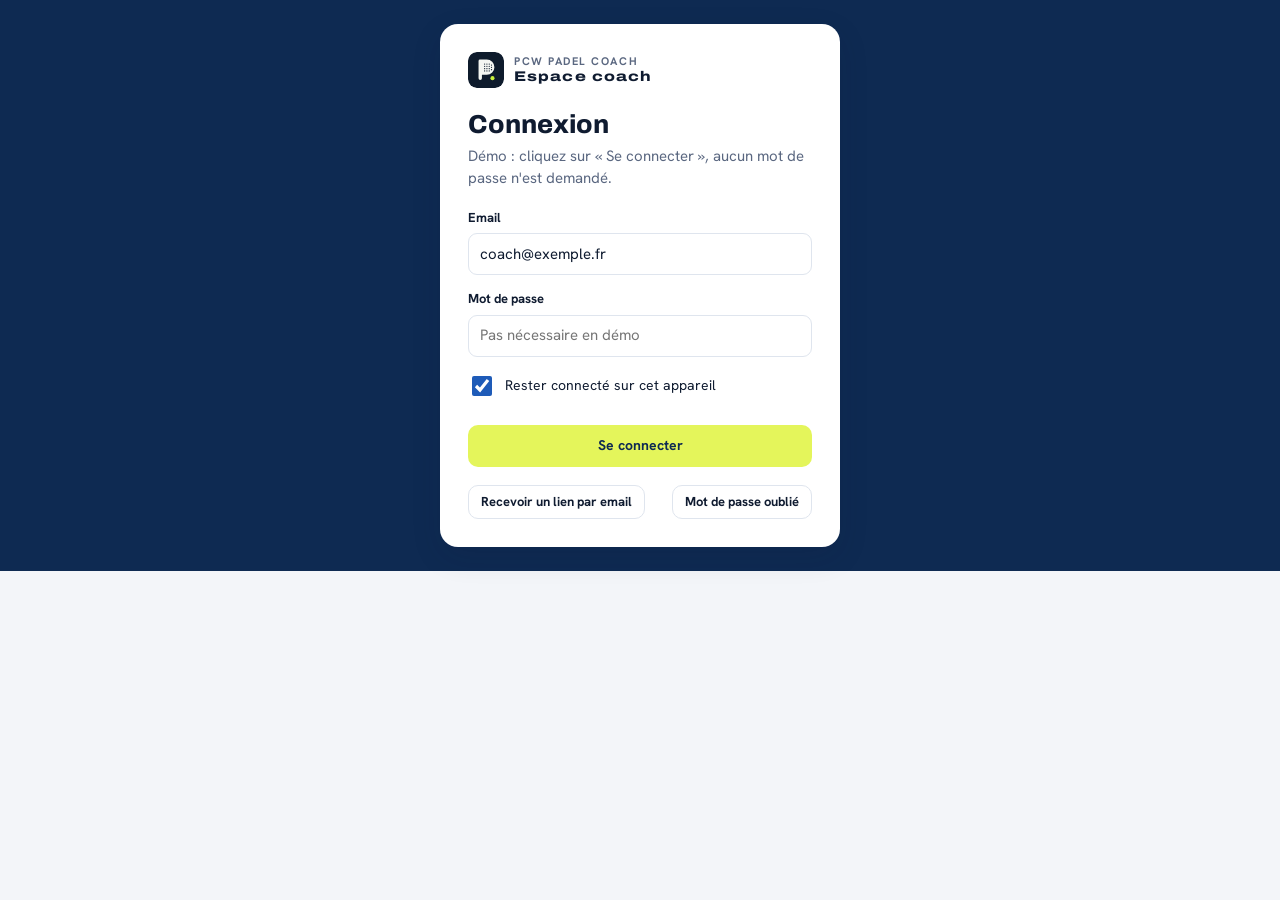
==== admin/index.html @ 7281d18c "Favicon : icône de l'onglet réglable par le coach (par défaut une balle aux couleurs du site) Co-Aut" ====
<!doctype html>
<html lang="fr">
<head>
<meta charset="utf-8">
<meta name="viewport" content="width=device-width, initial-scale=1, viewport-fit=cover">
<title>Espace coach</title>
<meta name="claude:viewport-fit-sides" content="cover">
<meta name="robots" content="noindex">
<meta name="theme-color" content="#0E2A52">
<meta name="apple-mobile-web-app-capable" content="yes">
<meta name="apple-mobile-web-app-title" content="Espace coach">
<link rel="manifest" href="manifest.webmanifest">
<link rel="icon" href="icon.svg" type="image/svg+xml">
<link rel="icon" href="icon-192.png" type="image/png" sizes="192x192">
<link rel="apple-touch-icon" href="apple-touch-icon.png">
<link rel="preconnect" href="https://fonts.googleapis.com">
<link rel="preconnect" href="https://fonts.gstatic.com" crossorigin>
<link rel="stylesheet" href="https://fonts.googleapis.com/css2?family=Archivo:wdth,wght@100..125,500..900&family=Hanken+Grotesk:wght@400;500;600;700&display=swap">
<link rel="stylesheet" href="admin.css?v=aff12">
</head>
<body>
<div id="app" aria-live="polite"><div class="boot"><span class="ball" aria-hidden="true"></span>Chargement de votre espace…</div></div>
<div id="drawer-root"></div>
<div class="toast" id="toast" role="status" hidden></div>
<script src="../assets/config.js"></script>
<script src="../assets/core.js?v=aff12"></script>
<script src="../assets/demo-data.js"></script>
<script src="../assets/api.js"></script>
<script src="../assets/vendor/qrcode.js"></script>
<script src="admin.js?v=aff12"></script>
</body>
</html>
---- admin/admin.css ----
/* Back-office coach — outil de travail, utilisé surtout sur téléphone au bord du terrain.
   Concept : tableau de marque sobre. Bleu terrain pour la navigation, jaune balle réservé
   à l'action principale, couleurs d'état (vert / orange / rouge) pour ce qui demande attention. */
:root {
  --bg: #F3F5F9;
  --panel: #FFFFFF;
  --panel-2: #F7F9FC;
  --ink: #0F1B30;
  --muted: #5A6780;
  --line: #DFE5EE;
  --nav: #0E2A52;
  --nav-ink: #FFFFFF;
  --nav-muted: rgba(255, 255, 255, .66);
  --ball: #E4F55B;
  --ball-ink: #0E2A52;
  --accent: #1E5BB8;
  --ok: #157F4B; --ok-bg: #E5F5EC;
  --warn: #9A5B00; --warn-bg: #FFF2D9;
  --err: #B42318; --err-bg: #FDECEA;
  --slot-bg: #E8EEF8;
  --hatch: rgba(90, 103, 128, .16);
  --shadow: 0 10px 30px rgba(15, 27, 48, .12);
  --f-display: "Archivo", "Arial Narrow", system-ui, sans-serif;
  --f-body: "Hanken Grotesk", system-ui, -apple-system, "Segoe UI", sans-serif;
  --r: 12px;
  --gl: max(16px, env(safe-area-inset-left, 0px));
  --gr: max(16px, env(safe-area-inset-right, 0px));
  color-scheme: light;
}
@media (prefers-color-scheme: dark) {
  :root:not([data-theme="light"]) {
    --bg: #0B1322; --panel: #121D31; --panel-2: #172338; --ink: #E8EEF8; --muted: #9AA8C0; --line: #26344D;
    --nav: #081022; --nav-ink: #FFFFFF; --nav-muted: rgba(255, 255, 255, .6); --accent: #7FB0FF;
    --ok: #5BD08F; --ok-bg: rgba(91, 208, 143, .14); --warn: #F5B94A; --warn-bg: rgba(245, 185, 74, .14);
    --err: #FF8A80; --err-bg: rgba(255, 138, 128, .14); --slot-bg: #1A2944; --hatch: rgba(154, 168, 192, .14);
    --shadow: 0 10px 30px rgba(0, 0, 0, .45); color-scheme: dark;
  }
}
:root[data-theme="dark"] {
  --bg: #0B1322; --panel: #121D31; --panel-2: #172338; --ink: #E8EEF8; --muted: #9AA8C0; --line: #26344D;
  --nav: #081022; --nav-ink: #FFFFFF; --nav-muted: rgba(255, 255, 255, .6); --accent: #7FB0FF;
  --ok: #5BD08F; --ok-bg: rgba(91, 208, 143, .14); --warn: #F5B94A; --warn-bg: rgba(245, 185, 74, .14);
  --err: #FF8A80; --err-bg: rgba(255, 138, 128, .14); --slot-bg: #1A2944; --hatch: rgba(154, 168, 192, .14);
  --shadow: 0 10px 30px rgba(0, 0, 0, .45); color-scheme: dark;
}

* { box-sizing: border-box; }
[hidden] { display: none !important; }
html, body { height: 100%; }
body { margin: 0; background: var(--bg); color: var(--ink); font: 400 15px/1.5 var(--f-body); -webkit-font-smoothing: antialiased; }
body::before { content: ""; position: fixed; inset: 0 0 auto; height: env(safe-area-inset-top, 0px); z-index: 60; background: var(--nav); }
button, input, select, textarea { font: inherit; color: inherit; }
a { color: var(--accent); }
:focus-visible { outline: 3px solid var(--accent); outline-offset: 2px; border-radius: 6px; }
.num { font-variant-numeric: tabular-nums; }
.muted { color: var(--muted); }
@media (prefers-reduced-motion: reduce) { * { transition: none !important; animation: none !important; } }

.boot { min-height: 100%; display: grid; place-content: center; justify-items: center; gap: 14px; color: var(--muted); }
.ball { width: 22px; height: 22px; border-radius: 50%; background: var(--ball); animation: bounce .8s ease-in-out infinite alternate; }
@keyframes bounce { to { transform: translateY(-14px); } }

/* ---------------------------------------------------------------- login --- */
.login { min-height: 100%; display: grid; place-items: center; padding: 24px var(--gr) 24px var(--gl); background: var(--nav); }
.login__card { width: 100%; max-width: 400px; background: var(--panel); border-radius: 18px; padding: 28px; box-shadow: var(--shadow); }
.login__brand { display: flex; align-items: center; gap: 10px; margin-bottom: 22px; font: 800 14px/1 var(--f-display); font-stretch: 125%; letter-spacing: .08em; }
.login__brand .dot { width: 16px; height: 16px; border-radius: 50%; background: var(--ball); box-shadow: 0 0 0 3px var(--nav); }
.login h1 { margin: 0 0 6px; font: 800 26px/1.1 var(--f-display); }
.login p { margin: 0 0 18px; color: var(--muted); }
.login form { display: grid; gap: 14px; }
.login .links { display: flex; flex-wrap: wrap; justify-content: space-between; gap: 8px; margin-top: 4px; font-size: 14px; }

/* --------------------------------------------------------------- layout --- */
.shell { display: grid; grid-template-columns: 240px minmax(0, 1fr); min-height: 100%; }
.side { position: sticky; top: env(safe-area-inset-top, 0px); height: 100vh; background: var(--nav); color: var(--nav-ink); display: flex; flex-direction: column; padding: 20px 14px calc(20px + env(safe-area-inset-bottom, 0px)) max(14px, env(safe-area-inset-left, 0px)); }
.side__brand { display: flex; align-items: center; gap: 10px; padding: 4px 10px 18px; font: 800 13px/1.2 var(--f-display); font-stretch: 125%; letter-spacing: .08em; }
.side__brand .dot { width: 14px; height: 14px; border-radius: 50%; background: var(--ball); flex: none; }
.side nav { display: grid; gap: 2px; }
.navlink { display: flex; align-items: center; gap: 12px; padding: 10px 12px; border-radius: 10px; color: var(--nav-muted); text-decoration: none; font-weight: 600; }
.navlink svg { width: 20px; height: 20px; flex: none; }
.navlink:hover { color: var(--nav-ink); background: rgba(255, 255, 255, .06); }
.navlink[aria-current="page"] { color: var(--ball-ink); background: var(--ball); }
.navlink .badge { margin-left: auto; }
.side__foot { margin-top: auto; display: grid; gap: 6px; font-size: 13px; }
.side__foot a, .side__foot button { color: var(--nav-muted); background: none; border: 0; text-align: left; padding: 6px 12px; cursor: pointer; text-decoration: none; }
.side__foot a:hover, .side__foot button:hover { color: var(--nav-ink); }
.coach-switch { margin: 0 10px 14px; width: calc(100% - 20px); background: rgba(255, 255, 255, .08); border: 1px solid rgba(255, 255, 255, .16); color: var(--nav-ink); border-radius: 8px; padding: 8px; }
.coach-switch option { color: #0F1B30; }

.main { min-width: 0; padding: 28px var(--gr) 48px max(28px, env(safe-area-inset-left, 0px)); }
.page { max-width: 1120px; margin: 0 auto; }
.page__head { display: flex; flex-wrap: wrap; align-items: flex-end; justify-content: space-between; gap: 12px; margin-bottom: 20px; }
.page__head h1 { margin: 0; font: 800 28px/1.1 var(--f-display); font-stretch: 108%; letter-spacing: -.01em; }
.page__head p { margin: 4px 0 0; color: var(--muted); }
.demo-note { margin-bottom: 18px; padding: 10px 14px; border-radius: 10px; background: var(--warn-bg); color: var(--warn); font-size: 14px; font-weight: 600; display: flex; flex-wrap: wrap; gap: 6px 14px; justify-content: space-between; }
.demo-note button { background: none; border: 0; color: inherit; text-decoration: underline; cursor: pointer; font-weight: 700; padding: 0; }

.tabbar { display: none; }
@media (max-width: 860px) {
  .shell { grid-template-columns: 1fr; }
  .side { display: none; }
  .main { padding: 18px var(--gr) calc(104px + env(safe-area-inset-bottom, 0px)) var(--gl); }
  .page__head h1 { font-size: 24px; }
  .tabbar {
    display: grid; grid-template-columns: repeat(5, 1fr); align-items: end; position: fixed; left: 0; right: 0; bottom: 0; z-index: 40;
    background: var(--panel); border-top: 1px solid var(--line);
    padding: 6px var(--gr) calc(6px + env(safe-area-inset-bottom, 0px)) var(--gl);
  }
  .tab { display: grid; justify-items: center; gap: 2px; padding: 6px 2px; border-radius: 10px; color: var(--muted); text-decoration: none; font-size: 11px; font-weight: 700; position: relative; background: none; border: 0; cursor: pointer; font-family: inherit; }
  .tab svg { width: 22px; height: 22px; }
  .tab[aria-current="page"] { color: var(--ink); }
  .tab[aria-current="page"] svg { color: var(--accent); }
  .tab .badge { position: absolute; top: 2px; right: calc(50% - 22px); }
  /* Agenda au centre, mis en avant */
  .tab--center { padding-top: 0; }
  .tab__bubble { display: grid; place-items: center; width: 54px; height: 54px; margin-top: -26px; border-radius: 50%; background: var(--nav); color: #fff; box-shadow: 0 6px 16px rgba(14, 42, 82, .3), 0 0 0 4px var(--panel); transition: transform .15s; }
  .tab--center svg, .tab--center[aria-current="page"] svg { width: 24px; height: 24px; color: inherit; }
  .tab--center[aria-current="page"] .tab__bubble { background: var(--ball); color: var(--ball-ink); }
  .tab--center:active .tab__bubble { transform: scale(.94); }
  .tab:focus-visible { outline: 3px solid var(--accent); outline-offset: 1px; }
}

/* ---------------------------------------------------------------- blocs --- */
.card { background: var(--panel); border: 1px solid var(--line); border-radius: var(--r); padding: 18px; min-width: 0; }
.card h2 { margin: 0 0 12px; font: 800 17px/1.2 var(--f-display); display: flex; align-items: center; justify-content: space-between; gap: 8px; }
.card h2 small { font: 600 13px var(--f-body); color: var(--muted); }
.grid { display: grid; gap: 16px; }
.grid--2 { grid-template-columns: repeat(2, minmax(0, 1fr)); }
.grid--main { grid-template-columns: minmax(0, 1.6fr) minmax(0, 1fr); align-items: start; }
@media (max-width: 960px) { .grid--2, .grid--main { grid-template-columns: 1fr; } }

.kpis { display: grid; grid-template-columns: repeat(4, minmax(0, 1fr)); gap: 12px; margin-bottom: 16px; }
@media (max-width: 860px) { .kpis { grid-template-columns: repeat(2, minmax(0, 1fr)); } }
.kpi { background: var(--panel); border: 1px solid var(--line); border-radius: var(--r); padding: 14px 16px; display: grid; gap: 4px; min-width: 0; text-align: left; }
button.kpi { cursor: pointer; }
.kpi__label { font-size: 12px; font-weight: 700; letter-spacing: .08em; text-transform: uppercase; color: var(--muted); }
.kpi__value { font: 800 28px/1.1 var(--f-display); font-variant-numeric: tabular-nums; }
.kpi__sub { font-size: 13px; color: var(--muted); }
.kpi--alert { border-color: var(--warn); background: var(--warn-bg); }
.kpi--alert .kpi__value, .kpi--alert .kpi__label { color: var(--warn); }
.meter { height: 8px; border-radius: 99px; background: var(--slot-bg); overflow: hidden; margin-top: 6px; }
.meter i { display: block; height: 100%; background: var(--accent); border-radius: 99px; }

/* ------------------------------------------------------------ listes --- */
.day-head { margin: 18px 0 8px; font: 700 13px/1.2 var(--f-body); letter-spacing: .08em; text-transform: uppercase; color: var(--muted); display: flex; justify-content: space-between; }
.day-head:first-child { margin-top: 0; }
.rows { display: grid; gap: 8px; grid-template-columns: minmax(0, 1fr); }
.row {
  display: grid; grid-template-columns: 64px 4px minmax(0, 1fr) auto; align-items: center; gap: 12px;
  width: 100%; padding: 12px 14px; border-radius: 10px; border: 1px solid var(--line); background: var(--panel);
  text-align: left; cursor: pointer;
}
.row:hover { border-color: var(--accent); }
.row__time { font: 700 15px/1.2 var(--f-body); font-variant-numeric: tabular-nums; }
.row__time small { display: block; font-weight: 500; font-size: 12px; color: var(--muted); }
.row__bar { align-self: stretch; border-radius: 4px; }
.row__main { min-width: 0; display: block; }
.row__title { display: block; font-weight: 700; overflow: hidden; text-overflow: ellipsis; white-space: nowrap; }
.row__sub { display: block; font-size: 13px; color: var(--muted); overflow: hidden; text-overflow: ellipsis; white-space: nowrap; }
.row__end { display: flex; flex-direction: column; align-items: flex-end; gap: 4px; }
.row--cancelled { opacity: .6; }
.row--cancelled .row__title { text-decoration: line-through; }
@media (max-width: 520px) { .row { grid-template-columns: 52px 4px minmax(0, 1fr); } .row__end { grid-column: 3; flex-direction: row; justify-content: flex-start; } }

.pill { display: inline-flex; align-items: center; gap: 6px; padding: 3px 9px; border-radius: 99px; font-size: 12px; font-weight: 700; white-space: nowrap; }
.pill::before { content: ""; width: 6px; height: 6px; border-radius: 50%; background: currentColor; }
.pill--confirmed, .pill--paid { background: var(--ok-bg); color: var(--ok); }
.pill--pending, .pill--unpaid { background: var(--warn-bg); color: var(--warn); }
.pill--cancelled, .pill--no_show { background: var(--err-bg); color: var(--err); }
.pill--completed, .pill--refunded, .pill--neutral { background: var(--panel-2); color: var(--muted); border: 1px solid var(--line); }
.badge { min-width: 20px; height: 20px; padding: 0 6px; border-radius: 99px; background: var(--err); color: #fff; font-size: 12px; font-weight: 800; display: inline-grid; place-items: center; }
.empty { padding: 26px 10px; text-align: center; color: var(--muted); }

.toolbar { display: flex; flex-wrap: wrap; gap: 10px; align-items: center; margin-bottom: 16px; }
.seg { display: inline-flex; padding: 3px; border-radius: 10px; background: var(--panel); border: 1px solid var(--line); overflow-x: auto; max-width: 100%; }
.seg button { border: 0; background: none; padding: 7px 12px; border-radius: 8px; font-weight: 700; font-size: 14px; color: var(--muted); cursor: pointer; white-space: nowrap; }
.seg button[aria-pressed="true"] { background: var(--nav); color: var(--nav-ink); }
.search { flex: 1; min-width: 180px; }

/* -------------------------------------------------------------- boutons --- */
.btn {
  display: inline-flex; align-items: center; justify-content: center; gap: 8px; min-height: 42px; padding: 0 16px;
  border-radius: 10px; border: 1px solid var(--line); background: var(--panel); font-weight: 700; font-size: 14px;
  cursor: pointer; text-decoration: none; color: var(--ink); white-space: nowrap;
}
.btn:hover { border-color: var(--accent); }
.btn:disabled { opacity: .5; cursor: not-allowed; }
.btn--primary { background: var(--ball); color: var(--ball-ink); border-color: transparent; }
.btn--dark { background: var(--nav); color: var(--nav-ink); border-color: transparent; }
.btn--danger { color: var(--err); }
.btn--ok { color: var(--ok); }
.btn--sm { min-height: 34px; padding: 0 12px; font-size: 13px; }
.btn--block { width: 100%; }
.icon-btn { width: 36px; height: 36px; display: inline-grid; place-items: center; border-radius: 8px; border: 1px solid var(--line); background: var(--panel); cursor: pointer; color: var(--muted); }
.icon-btn:hover { color: var(--ink); border-color: var(--accent); }
.icon-btn svg { width: 18px; height: 18px; }
.btn-row { display: flex; flex-wrap: wrap; gap: 8px; }

/* -------------------------------------------------------------- champs --- */
.field { display: grid; gap: 6px; min-width: 0; }
.field > span, .field > label { font-size: 13px; font-weight: 700; }
.field small { color: var(--muted); font-size: 12px; }
input[type="text"], input[type="email"], input[type="tel"], input[type="password"], input[type="number"], input[type="date"], input[type="time"],
input[type="datetime-local"], input[type="url"], input[type="search"], select, textarea {
  width: 100%; min-height: 42px; padding: 8px 11px; border-radius: 9px; border: 1px solid var(--line); background: var(--panel); font-size: 15px;
}
textarea { min-height: 84px; resize: vertical; line-height: 1.45; }
input:focus, select:focus, textarea:focus { outline: none; border-color: var(--accent); box-shadow: 0 0 0 3px color-mix(in srgb, var(--accent) 25%, transparent); }
input[type="color"] { width: 46px; height: 42px; padding: 3px; border-radius: 9px; border: 1px solid var(--line); background: var(--panel); cursor: pointer; }
.form-grid { display: grid; grid-template-columns: repeat(2, minmax(0, 1fr)); gap: 14px; }
.form-grid .full { grid-column: 1 / -1; }
@media (max-width: 560px) { .form-grid { grid-template-columns: 1fr; } }
.switch { display: flex; align-items: center; justify-content: space-between; gap: 14px; padding: 12px 0; border-bottom: 1px solid var(--line); }
.switch:last-child { border-bottom: 0; }
.switch b { display: block; }
.switch small { color: var(--muted); }
.switch input[type="checkbox"] { width: 22px; height: 22px; accent-color: var(--accent); flex: none; }
.switch select, .switch input[type="number"] { width: auto; min-width: 120px; }
.color-row { display: flex; align-items: center; gap: 10px; }
.color-row input[type="text"] { font-family: ui-monospace, SFMono-Regular, Menlo, monospace; text-transform: uppercase; }
.upload { display: flex; align-items: center; gap: 12px; }
.upload__thumb { width: 64px; height: 64px; border-radius: 10px; border: 1px dashed var(--line); background: var(--panel-2); flex: none; overflow: hidden; }
.upload__thumb img, .media-tile__img img {
  width: 100%; height: 100%; display: block; object-fit: cover;
  object-position: var(--fx, 50%) var(--fy, 50%); transform: scale(var(--fz, 1)); transform-origin: var(--fx, 50%) var(--fy, 50%);
}
.upload__thumb--logo img { object-fit: contain; }
.counter { font-size: 12px; color: var(--muted); text-align: right; }
.counter--over { color: var(--err); font-weight: 700; }

/* --------------------------------------------------------- tiroirs --- */
.drawer-backdrop { position: fixed; inset: 0; z-index: 70; background: rgba(8, 16, 34, .45); display: flex; justify-content: flex-end; }
.drawer {
  width: min(520px, 100%); height: 100%; background: var(--panel); box-shadow: var(--shadow); display: flex; flex-direction: column;
  padding-top: env(safe-area-inset-top, 0px); animation: slidein .18s ease-out;
}
@keyframes slidein { from { transform: translateX(24px); opacity: .6; } }
.drawer__head { display: flex; align-items: center; justify-content: space-between; gap: 12px; padding: 16px max(20px, env(safe-area-inset-right, 0px)) 14px 20px; border-bottom: 1px solid var(--line); }
.drawer__head h2 { margin: 0; font: 800 19px/1.2 var(--f-display); }
.drawer__body { flex: 1; overflow-y: auto; padding: 18px max(20px, env(safe-area-inset-right, 0px)) 18px 20px; display: grid; gap: 16px; align-content: start; }
.drawer__foot { padding: 12px max(20px, env(safe-area-inset-right, 0px)) calc(12px + env(safe-area-inset-bottom, 0px)) 20px; border-top: 1px solid var(--line); display: flex; flex-wrap: wrap; gap: 8px; }
@media (max-width: 560px) {
  .drawer-backdrop { align-items: flex-end; }
  .drawer { height: 92%; border-radius: 18px 18px 0 0; padding-top: 0; animation-name: slideup; }
  @keyframes slideup { from { transform: translateY(24px); opacity: .6; } }
}
.kv { display: grid; grid-template-columns: 140px minmax(0, 1fr); gap: 8px 12px; margin: 0; }
.kv dt { color: var(--muted); font-size: 13px; }
.kv dd { margin: 0; font-weight: 600; overflow-wrap: anywhere; }
.confirm-box { padding: 14px; border-radius: 10px; background: var(--err-bg); color: var(--err); display: grid; gap: 10px; font-weight: 600; }
.alert { padding: 10px 12px; border-radius: 9px; font-weight: 600; font-size: 14px; }
.alert--err { background: var(--err-bg); color: var(--err); }
.alert--ok { background: var(--ok-bg); color: var(--ok); }
.chips { display: flex; flex-wrap: wrap; gap: 6px; }
.chip { padding: 7px 11px; border-radius: 8px; border: 1px solid var(--line); background: var(--panel); cursor: pointer; font-weight: 700; font-size: 14px; font-variant-numeric: tabular-nums; }
.chip[aria-pressed="true"] { background: var(--ball); color: var(--ball-ink); border-color: var(--ball); }

.toast {
  position: fixed; z-index: 90; left: 50%; transform: translateX(-50%); bottom: calc(96px + env(safe-area-inset-bottom, 0px));
  background: var(--ink); color: var(--bg); padding: 10px 16px; border-radius: 10px; font-weight: 700; box-shadow: var(--shadow); max-width: calc(100% - 32px);
}
@media (min-width: 861px) { .toast { bottom: calc(24px + env(safe-area-inset-bottom, 0px)); } }

/* --------------------------------------------------------------- agenda --- */
.week-nav { display: flex; align-items: center; gap: 8px; }
.week-nav strong { min-width: 0; font-size: 15px; }
.cal-wrap { overflow-x: auto; border: 1px solid var(--line); border-radius: var(--r); background: var(--panel); }
.cal { display: grid; grid-template-columns: 52px repeat(7, minmax(92px, 1fr)); min-width: 720px; position: relative; }
.cal__corner, .cal__dayhead { position: sticky; top: 0; z-index: 3; background: var(--panel); border-bottom: 1px solid var(--line); padding: 8px 6px; text-align: center; font-size: 13px; }
.cal__dayhead b { display: block; font: 800 18px/1.1 var(--f-display); font-variant-numeric: tabular-nums; }
.cal__dayhead.today b { color: var(--accent); }
.cal__hours { position: relative; }
.cal__hour:first-child { transform: none; }
.cal__hour { height: var(--hh); font-size: 11px; color: var(--muted); text-align: right; padding-right: 6px; transform: translateY(-7px); font-variant-numeric: tabular-nums; }
.cal__col { position: relative; border-left: 1px solid var(--line); background-image: repeating-linear-gradient(to bottom, transparent 0, transparent calc(var(--hh) - 1px), var(--line) calc(var(--hh) - 1px), var(--line) var(--hh)); }
.cal__avail { position: absolute; left: 0; right: 0; background: var(--slot-bg); }
.cal__off { position: absolute; left: 0; right: 0; background: repeating-linear-gradient(45deg, var(--hatch) 0 6px, transparent 6px 12px); border-top: 2px solid var(--muted); font-size: 11px; color: var(--muted); padding: 2px 4px; overflow: hidden; }
.cal__ev {
  position: absolute; left: 3px; right: 3px; border-radius: 7px; padding: 3px 6px; font-size: 12px; line-height: 1.25; overflow: hidden;
  color: #fff; border: 0; text-align: left; cursor: pointer; box-shadow: 0 1px 2px rgba(0, 0, 0, .15);
}
.cal__ev b { display: block; font-weight: 700; white-space: nowrap; overflow: hidden; text-overflow: ellipsis; }
.cal__ev--pending { background: var(--panel) !important; color: var(--ink); border: 2px dashed var(--warn); }
.cal__now { position: absolute; left: 0; right: 0; height: 2px; background: var(--err); z-index: 2; }
.legend { display: flex; flex-wrap: wrap; gap: 14px; margin-top: 10px; font-size: 13px; color: var(--muted); }
.legend span { display: inline-flex; align-items: center; gap: 6px; }
.legend i { width: 14px; height: 14px; border-radius: 4px; display: inline-block; }

.weekday-rules { display: grid; gap: 4px; }
.wd { display: grid; grid-template-columns: 96px minmax(0, 1fr); gap: 10px; align-items: start; padding: 10px 0; border-bottom: 1px solid var(--line); }
.wd:last-child { border-bottom: 0; }
.wd__name { font-weight: 700; padding-top: 6px; }
.wd__ranges { display: flex; flex-wrap: wrap; gap: 6px; align-items: center; }
.range { display: inline-flex; align-items: center; gap: 6px; padding: 5px 6px 5px 10px; border-radius: 8px; background: var(--slot-bg); font-size: 14px; font-weight: 600; font-variant-numeric: tabular-nums; }
.range button { width: 24px; height: 24px; border: 0; border-radius: 6px; background: transparent; cursor: pointer; color: var(--muted); display: grid; place-items: center; }
.range button:hover { background: var(--err-bg); color: var(--err); }
.inline-form { display: flex; flex-wrap: wrap; gap: 8px; align-items: flex-end; }
.inline-form .field { flex: 1; min-width: 110px; }
@media (max-width: 520px) { .wd { grid-template-columns: 1fr; gap: 6px; } .wd__name { padding-top: 0; } }

/* ------------------------------------------------------------ tableaux --- */
.table-wrap { overflow-x: auto; }
table { width: 100%; border-collapse: collapse; font-size: 14px; }
th { text-align: left; font-size: 12px; letter-spacing: .06em; text-transform: uppercase; color: var(--muted); padding: 8px 10px; border-bottom: 1px solid var(--line); white-space: nowrap; }
td { padding: 11px 10px; border-bottom: 1px solid var(--line); vertical-align: middle; }
tr.clickable { cursor: pointer; }
tr.clickable:hover td { background: var(--panel-2); }
td.num, th.num { text-align: right; font-variant-numeric: tabular-nums; }

.svc-list { display: grid; gap: 8px; }
.svc-item { display: grid; grid-template-columns: 12px minmax(0, 1fr) auto; gap: 12px; align-items: center; padding: 12px 14px; border: 1px solid var(--line); border-radius: 10px; background: var(--panel); }
.svc-item__dot { width: 12px; height: 12px; border-radius: 50%; }
.svc-item--off { opacity: .55; }
.svc-item .btn-row { flex-wrap: nowrap; }

.site-layout { display: grid; grid-template-columns: 200px minmax(0, 1fr); gap: 20px; align-items: start; }
.site-toc { position: sticky; top: 20px; display: grid; gap: 2px; }
.site-toc a { padding: 8px 10px; border-radius: 8px; color: var(--muted); text-decoration: none; font-weight: 600; font-size: 14px; }
.site-toc a:hover { background: var(--panel); color: var(--ink); }
.site-sections { display: grid; gap: 16px; min-width: 0; grid-template-columns: minmax(0, 1fr); }
.savebar__btns { display: flex; gap: 8px; align-items: center; }
.savebar__cancel { background: transparent; color: var(--nav-ink); border: 1px solid rgba(255, 255, 255, .35); }
.savebar__cancel:hover { background: rgba(255, 255, 255, .12); }
.savebar { position: sticky; bottom: 12px; z-index: 5; display: flex; justify-content: space-between; align-items: center; gap: 12px; padding: 10px 12px 10px 16px; border-radius: 12px; background: var(--nav); color: var(--nav-ink); box-shadow: var(--shadow); }
@media (max-width: 860px) {
  .site-layout { grid-template-columns: 1fr; gap: 12px; }
  /* Une rubrique à la fois : onglets défilants collés en haut de l'écran. */
  .site-toc { position: sticky; top: 0; z-index: 6; display: flex; gap: 6px; overflow-x: auto; scrollbar-width: none;
    margin: 0 -16px; padding: 10px 16px; background: var(--bg); scroll-snap-type: x proximity; }
  .site-toc::-webkit-scrollbar { display: none; }
  .site-toc a { flex: none; white-space: nowrap; padding: 8px 14px; border-radius: 999px; border: 1px solid var(--line); background: var(--panel); color: var(--ink); scroll-snap-align: center; }
  .site-toc a[aria-current="true"] { background: var(--nav); border-color: var(--nav); color: var(--nav-ink); }
  .site-sections > .card { display: none; }
  .site-layout[data-tab="s-identite"] #s-identite, .site-layout[data-tab="s-accueil"] #s-accueil, .site-layout[data-tab="s-coach"] #s-coach, .site-layout[data-tab="s-photos"] #s-photos, .site-layout[data-tab="s-avis"] #s-avis, .site-layout[data-tab="s-contact"] #s-contact, .site-layout[data-tab="s-seo"] #s-seo { display: block; }
  .savebar { bottom: calc(84px + env(safe-area-inset-bottom, 0px)); }
}
@media (min-width: 861px) { .site-toc a[aria-current="true"] { color: var(--ink); background: var(--panel); } }
.preview-swatch { display: flex; align-items: center; gap: 10px; padding: 12px; border-radius: 10px; font-weight: 800; }
.preview-swatch span { padding: 6px 12px; border-radius: 99px; font-size: 13px; }

.sheet-menu { display: grid; gap: 6px; }
.sheet-menu a, .sheet-menu button { display: flex; align-items: center; gap: 12px; padding: 14px; border-radius: 10px; border: 1px solid var(--line); background: var(--panel); text-decoration: none; color: var(--ink); font-weight: 700; cursor: pointer; text-align: left; }
.sheet-menu svg { width: 20px; height: 20px; color: var(--muted); }

/* -------------------------------------------------------- galerie photos --- */
.dropzone { display: flex; align-items: center; gap: 12px; padding: 16px; border: 2px dashed var(--line); border-radius: var(--r); cursor: pointer; background: var(--panel-2); margin-bottom: 14px; }
.dropzone:hover, .dropzone:focus-within { border-color: var(--accent); }
.dropzone svg { width: 28px; height: 28px; color: var(--accent); flex: none; }
.dropzone small { color: var(--muted); }
.media-grid { display: grid; grid-template-columns: repeat(auto-fill, minmax(min(100%, 200px), 1fr)); gap: 12px; }
.media-tile { border: 1px solid var(--line); border-radius: 10px; overflow: hidden; background: var(--panel); display: grid; min-width: 0; }
.media-tile--off .media-tile__img { opacity: .4; }
.media-tile__img { aspect-ratio: 4 / 3; overflow: hidden; background: var(--slot-bg); display: grid; place-items: center; color: var(--muted); font-size: 12px; font-weight: 700; letter-spacing: .08em; text-transform: uppercase; }
.media-tile__cap { border: 0 !important; border-bottom: 1px solid var(--line) !important; border-radius: 0 !important; font-size: 14px !important; min-height: 38px !important; }
.media-tile__bar { display: flex; align-items: center; justify-content: space-between; gap: 6px; padding: 6px 8px; }
.media-tile__vis { display: flex; align-items: center; gap: 6px; font-size: 13px; font-weight: 600; color: var(--muted); }
.media-tile__vis input { width: 18px; height: 18px; accent-color: var(--accent); }
.media-tile .icon-btn { width: 30px; height: 30px; }
.media-tile__bar .btn-row { gap: 4px; }
.sr-only { position: absolute; width: 1px; height: 1px; padding: 0; margin: -1px; overflow: hidden; clip: rect(0 0 0 0); white-space: nowrap; border: 0; }

/* ------------------------------------------------------- partager ma page --- */
.share-link { display: flex; gap: 8px; }
.share-link input { flex: 1; min-width: 0; }
.share-actions { display: flex; flex-wrap: wrap; gap: 8px; margin-top: 12px; }
.share-wa { color: #128C4A; }
.share-qr { display: grid; gap: 14px; justify-items: center; align-content: start; }
.share-qr h2 { justify-self: stretch; }
.share-qr__code { padding: 10px; background: #FFFFFF; border-radius: 14px; border: 1px solid var(--line); line-height: 0; }
.share-qr__code svg { width: min(240px, 60vw); height: auto; }

/* Affiche imprimée (A4) : seul le bloc #print-area sort à l'impression. */
#print-area { display: none; }
@media print {
  @page { size: A4; margin: 0; }
  * { -webkit-print-color-adjust: exact; print-color-adjust: exact; }
  html, body { margin: 0; padding: 0; background: #fff; }
  body.printing > *:not(#print-area) { display: none !important; }
  body.printing #print-area { display: block; }
  body.printing::before { display: none; }
  .poster { box-sizing: border-box; width: 210mm; height: 296mm; padding: 18mm 16mm; text-align: center; background: var(--p); color: var(--onp); font-family: var(--f-body); display: flex; flex-direction: column; align-items: center; overflow: hidden; page-break-after: avoid; }
  .poster__top { margin-bottom: 14mm; }
  .poster__brand { display: inline-block; padding: 3mm 7mm; border-radius: 99px; background: var(--a); color: var(--ona); font: 800 15pt var(--f-display); letter-spacing: .1em; }
  .poster h1 { font: 900 44pt/1.02 var(--f-display); margin: 0; text-transform: uppercase; color: var(--onp); }
  .poster__bar { display: block; width: 40mm; height: 3mm; border-radius: 2mm; background: var(--a); margin: 8mm 0 6mm; }
  .poster__sub { font-size: 16pt; margin: 0 0 12mm; opacity: .92; }
  .poster__qr { display: inline-block; padding: 8mm; background: #fff; border: 4mm solid var(--a); border-radius: 10mm; line-height: 0; }
  .poster__qr svg { width: 100mm; height: 100mm; }
  .poster__how { font-size: 17pt; font-weight: 800; margin: 12mm 0 3mm; }
  .poster__url { font-size: 14pt; margin: 0; padding: 2.5mm 7mm; border-radius: 99px; background: var(--a); color: var(--ona); font-weight: 800; }
}

/* ---------------------------------------------------------------- avis --- */
.stars { display: inline-flex; gap: 2px; vertical-align: -2px; }
.stars svg { width: var(--s); height: var(--s); fill: var(--line); }
.stars svg.on { fill: #F4B400; }
.review { display: grid; gap: 10px; }
.review__head { display: flex; flex-wrap: wrap; align-items: center; gap: 6px 10px; font-size: 14px; }
.review__text { margin: 0; line-height: 1.55; }
.review__reply { padding: 10px 12px; border-radius: 10px; background: var(--panel-2); border-left: 3px solid var(--accent); font-size: 14px; }
.review__reply p { margin: 4px 0 0; }
.review--removed { opacity: .55; }
.review__quote { padding: 12px; border-radius: 10px; background: var(--panel-2); margin-bottom: 14px; font-size: 14px; }
.review__quote p { margin: 6px 0 0; }
.score { display: flex; align-items: baseline; gap: 6px; }
.score__value { font: 900 52px/1 var(--f-display); }
.score__max { font: 700 20px var(--f-display); color: var(--muted); }
.dist { display: grid; gap: 6px; }
.dist__row { display: grid; grid-template-columns: 34px minmax(0, 1fr) 28px; gap: 8px; align-items: center; font-size: 13px; color: var(--muted); }
.dist__row .num { text-align: right; }
.dist__bar { height: 8px; border-radius: 99px; background: var(--slot-bg); overflow: hidden; }
.dist__bar i { display: block; height: 100%; background: #F4B400; border-radius: 99px; }
.score-mini { display: grid; gap: 4px; text-decoration: none; color: inherit; }
.score-mini:hover { border-color: var(--accent); }
.score-mini__row { display: flex; align-items: baseline; gap: 6px; }
.score-mini__row b { font: 900 30px/1 var(--f-display); }

/* -------------------------------------------------------- statistiques --- */
.kpis--stats { grid-template-columns: repeat(3, minmax(0, 1fr)); }
@media (max-width: 860px) { .kpis--stats { grid-template-columns: repeat(2, minmax(0, 1fr)); } }
@media (max-width: 420px) { .kpis--stats { grid-template-columns: minmax(0, 1fr); } }
.kpis--stats .kpi__sub b { color: var(--ink); }
.chart { width: 100%; height: auto; display: block; }
.chart text { font: 600 11px var(--f-body); fill: var(--muted); }
.chart__grid { stroke: var(--line); stroke-dasharray: 3 4; }
.chart__base { stroke: var(--line); }
.chart__held { fill: var(--accent); }
.chart__planned { fill: var(--accent); opacity: .32; }
.chart__col:hover .chart__held, .chart__col:hover .chart__planned { filter: brightness(1.15); }
.chart-legend { display: inline-flex; gap: 12px; font: 600 12px var(--f-body); color: var(--muted); }
.chart-legend span { display: inline-flex; align-items: center; gap: 5px; }
.chart-legend i { width: 10px; height: 10px; border-radius: 3px; background: var(--accent); }
.chart-legend i.chart__planned { opacity: .32; }
.table td { vertical-align: top; }
.table td.num { white-space: nowrap; }
.retro-box { border: 1px solid var(--line); border-radius: 10px; padding: 12px; margin: 4px 0 0; min-width: 0; }
.retro-box legend { font-weight: 800; font-size: 14px; padding: 0 6px; }

/* ------------------------------------------------------- agenda Google --- */
.cal__busy { position: absolute; left: 2px; right: 2px; border-radius: 6px; padding: 3px 6px; font-size: 11px; font-weight: 700; color: var(--muted);
  background: repeating-linear-gradient(135deg, var(--panel-2) 0 6px, var(--slot-bg) 6px 12px); border: 1px dashed var(--muted); overflow: hidden; z-index: 1; }
.legend-busy { background: repeating-linear-gradient(135deg, var(--panel-2) 0 3px, var(--slot-bg) 3px 6px) !important; border: 1px dashed var(--muted); }
.subhead { font: 800 14px var(--f-body); margin: 0 0 8px; }
.sync-status { display: grid; gap: 2px; padding: 10px 12px; border-radius: 10px; background: var(--ok-bg); color: var(--ok); font-size: 14px; }
.sync-status span { color: var(--ink); }
.sync-status--err { background: var(--err-bg); color: var(--err); }

@media (max-width: 960px) { .reviews-layout > .grid:last-child { order: -1; } }
@media (max-width: 640px) {
  .page__head .week-nav { flex-wrap: wrap; width: 100%; }
  .page__head .week-nav .seg { flex: 1 1 auto; }
  .table--stats th { letter-spacing: 0; font-size: 11px; padding: 6px 4px; }
  .table--stats td { padding: 10px 4px; font-size: 13px; }
}
.grid > .grid, .toolbar { min-width: 0; }

/* Menu groupé */
.side nav { overflow-y: auto; min-height: 0; margin: 0 -4px; padding: 0 4px; }
.nav-group { display: block; padding: 14px 12px 4px; font-size: 11px; font-weight: 800; letter-spacing: .1em; text-transform: uppercase; color: var(--nav-muted); opacity: .75; }
.side nav .navlink { padding: 8px 12px; }
.sheet-menu__group { padding: 10px 2px 0; font-size: 11px; font-weight: 800; letter-spacing: .1em; text-transform: uppercase; color: var(--muted); }
.sheet-menu__group:first-child { padding-top: 0; }

/* Avis du coach sur PCW Padel Coach */
.t-rate { display: flex; gap: 4px; }
.t-rate label { position: relative; cursor: pointer; }
.t-rate input { position: absolute; opacity: 0; inset: 0; margin: 0; cursor: pointer; }
.t-rate svg { width: 34px; height: 34px; fill: var(--line); transition: fill .12s, transform .12s; }
.t-rate label:hover svg { transform: scale(1.1); }
.t-rate:has(input:checked) label svg { fill: #F4B400; }
.t-rate label:has(input:checked) ~ label svg { fill: var(--line); }
.t-rate:hover label svg { fill: #F4B400; }
.t-rate label:hover ~ label svg { fill: var(--line); }
.t-rate input:focus-visible + svg { outline: 3px solid var(--accent); outline-offset: 2px; border-radius: 6px; }
.sr { position: absolute; width: 1px; height: 1px; overflow: hidden; clip: rect(0 0 0 0); white-space: nowrap; }
.t-consent { display: flex; gap: 10px; align-items: flex-start; font-size: 14px; color: var(--muted); }
.t-consent input { flex: none; width: 20px; height: 20px; margin: 1px 0 0; accent-color: var(--accent); }
.t-preview, .t-admin { padding: 14px; border-radius: 12px; background: var(--panel-2); border: 1px solid var(--line); }
.t-preview blockquote, .t-admin blockquote { margin: 8px 0; line-height: 1.5; white-space: pre-wrap; }
.t-admin + .t-admin { margin-top: 10px; }
.t-admin__head { display: flex; justify-content: space-between; align-items: center; gap: 8px; margin-bottom: 6px; }
.t-note { width: 100%; margin: 0 0 8px; padding: 8px 10px; border-radius: 8px; border: 1px solid var(--line); background: var(--panel); color: var(--ink); font: inherit; font-size: 14px; }

/* Kit Instagram */
.insta__grid { display: grid; grid-template-columns: minmax(0, 1fr) 300px; gap: 24px; align-items: start; }
.insta__controls { display: grid; gap: 16px; align-content: start; min-width: 0; }
.insta__tpls { display: grid; grid-template-columns: repeat(2, minmax(0, 1fr)); gap: 8px; }
.insta__tpls button { min-height: 44px; padding: 8px 12px; border-radius: 10px; border: 1.5px solid var(--line); background: var(--panel); color: var(--ink); font: inherit; font-weight: 700; cursor: pointer; }
.insta__tpls button[aria-pressed="true"] { border-color: var(--accent); background: var(--accent); color: var(--panel); }
.insta__steps { margin: 0; padding: 14px 14px 14px 34px; border-radius: 12px; background: var(--panel-2); border: 1px solid var(--line); display: grid; gap: 10px; font-size: 14px; color: var(--muted); }
.insta__steps b { color: var(--ink); }
.insta__steps .btn { margin-top: 6px; display: flex; width: max-content; }
.insta__frame { position: relative; justify-self: center; width: 100%; max-width: 300px; aspect-ratio: 9 / 16; border-radius: 26px; padding: 8px; background: #050D1C; box-shadow: 0 24px 50px rgba(14, 42, 82, .25); }
.insta__frame[data-format="post"] { aspect-ratio: 4 / 5; border-radius: 18px; }
.insta__frame img { display: block; width: 100%; height: 100%; object-fit: cover; border-radius: 19px; background: #0E2A52; transition: opacity .2s; }
.insta__frame[data-format="post"] img { border-radius: 12px; }
.insta__frame img.is-loading { opacity: .5; }
@media (max-width: 900px) {
  .insta__grid { grid-template-columns: minmax(0, 1fr); }
  .insta__frame { order: -1; max-width: 260px; }
}

/* Marque PCW Padel Coach sur l'écran de connexion */
.login__brand img { width: 36px; height: 36px; border-radius: 9px; flex: none; }
.login__brand span { display: grid; gap: 3px; }
.login__brand small { font: 700 11px/1 var(--f-body); letter-spacing: .14em; text-transform: uppercase; color: var(--muted); }

/* Recadrage des photos */
.crop { display: grid; gap: 14px; }
.crop__hint { margin: 0; font-size: 14px; }
.crop__frames { display: flex; flex-wrap: wrap; gap: 14px; align-items: flex-start; }
.crop__fig { margin: 0; display: grid; gap: 6px; width: calc(50% - 7px); min-width: 0; }
.crop__fig--main { width: 100%; }
.crop__fig figcaption { font-size: 12px; font-weight: 700; color: var(--muted); letter-spacing: .04em; text-transform: uppercase; }
.crop__frame { position: relative; overflow: hidden; border-radius: 12px; background: #0b1424; cursor: grab; touch-action: none; user-select: none; margin-inline: auto; width: min(100%, calc(var(--r) * 30vh)); }
.crop__fig--main .crop__frame { width: min(100%, calc(var(--r) * 44vh)); }
.crop__frame.is-drag { cursor: grabbing; }
.crop__frame:focus-visible { outline: 3px solid var(--accent); outline-offset: 2px; }
.crop__frame img {
  width: 100%; height: 100%; display: block; object-fit: cover; pointer-events: none;
  object-position: var(--fx, 50%) var(--fy, 50%); transform: scale(var(--fz, 1)); transform-origin: var(--fx, 50%) var(--fy, 50%);
}
.crop__grid { position: absolute; inset: 0; pointer-events: none; opacity: 0; transition: opacity .2s;
  background: linear-gradient(90deg, transparent calc(33.33% - .5px), rgba(255,255,255,.55) 0 calc(33.33% + .5px), transparent 0 calc(66.66% - .5px), rgba(255,255,255,.55) 0 calc(66.66% + .5px), transparent 0),
              linear-gradient(transparent calc(33.33% - .5px), rgba(255,255,255,.55) 0 calc(33.33% + .5px), transparent 0 calc(66.66% - .5px), rgba(255,255,255,.55) 0 calc(66.66% + .5px), transparent 0); }
.crop__frame:hover .crop__grid, .crop__frame.is-drag .crop__grid { opacity: 1; }
.crop__zoom input { width: 100%; accent-color: var(--accent); }
/* Galerie sur mobile : deux photos par ligne pour raccourcir la page. */
@media (max-width: 560px) {
  .media-grid { grid-template-columns: repeat(2, minmax(0, 1fr)); gap: 10px; }
  .media-tile__bar { flex-wrap: wrap; padding: 6px; }
  .media-tile__bar .btn-row { width: 100%; justify-content: space-between; }
  .media-tile__cap { font-size: 13px !important; }
}

/* ------------------------------------------------- console PCW : version mobile --- */
.row--wrap { grid-template-columns: minmax(0, 1fr) auto; }
@media (max-width: 860px) {
  .shell--console .main { padding-top: 14px; }
  .shell--console .page__head { margin-bottom: 12px; }
  .shell--console .page__head h1 { font-size: 22px; }
  .shell--console .page__head p { font-size: 14px; margin-top: 2px; }
  .shell--console .kpis, .shell--console .kpis--stats { grid-template-columns: repeat(2, minmax(0, 1fr)); gap: 8px; margin-bottom: 12px; }
  .shell--console .kpis--stats .kpi:last-child:nth-child(odd) { grid-column: 1 / -1; }
  .shell--console .kpi { padding: 10px 12px; gap: 2px; }
  .shell--console .kpi__label { font-size: 10.5px; letter-spacing: .06em; line-height: 1.25; }
  .shell--console .kpi__value { font-size: 22px; }
  .shell--console .kpi__value small { font-size: 13px; }
  .shell--console .kpi__sub { font-size: 12px; line-height: 1.3; }
  .shell--console .card { padding: 14px; }
  .shell--console .card h2 { font-size: 16px; margin-bottom: 10px; flex-wrap: wrap; justify-content: flex-start; }
  .shell--console .card--flush { background: none; border: 0; padding: 0; }
  .shell--console .row { padding: 12px; }
  .row--wrap { grid-template-columns: minmax(0, 1fr); gap: 8px; }
  .row--wrap .row__end { grid-column: auto; flex-direction: row; flex-wrap: wrap; align-items: center; justify-content: flex-start; gap: 6px; }
  .row--wrap .row__title, .row--wrap .row__sub { white-space: normal; overflow: visible; }
  .shell--console .toolbar { margin-bottom: 12px; }
  .shell--console .toolbar .btn { width: 100%; justify-content: center; }
  .shell--console .tabbar .tab span { font-size: 10.5px; }
}

/* ------------------------------------------------- console PCW : couleurs --- */
.shell--console .kpi { --kc: var(--accent); border-left: 4px solid var(--kc); background: color-mix(in srgb, var(--kc) 8%, var(--panel)); }
.shell--console .kpi__label { color: color-mix(in srgb, var(--kc) 80%, var(--ink)); }
.shell--console .kpis > :nth-child(1) { --kc: #157F4B; }
.shell--console .kpis > :nth-child(2) { --kc: #1E5BB8; }
.shell--console .kpis > :nth-child(3) { --kc: #8A9A00; }
.shell--console .kpis > :nth-child(4) { --kc: #D9480F; }
.shell--console .kpis + .kpis > :nth-child(1) { --kc: #6D4AC2; }
.shell--console .kpis + .kpis > :nth-child(2) { --kc: #C2670A; }
.shell--console .kpis + .kpis > :nth-child(3) { --kc: #0E8A8A; }
.shell--console .kpis--stats > :nth-child(1) { --kc: #8A9A00; }
.shell--console .kpis--stats > :nth-child(2) { --kc: #157F4B; }
.shell--console .kpis--stats > :nth-child(3) { --kc: #6D4AC2; }
.shell--console .kpi--alert { --kc: var(--err) !important; background: var(--err-bg); }
.shell--console .kpi--alert .kpi__value, .shell--console .kpi--alert .kpi__label { color: var(--err); }
.shell--console .row--wrap { border-left: 4px solid var(--accent); }
@media (max-width: 860px) {
  .shell--console .page__head { background: linear-gradient(135deg, var(--nav), #1E5BB8); color: #fff; padding: 14px 16px; border-radius: 14px; border-bottom: 3px solid var(--ball); }
  .shell--console .page__head h1 { color: #fff; }
  .shell--console .page__head p { color: rgba(255, 255, 255, .82); }
  .shell--console .tabbar { border-top: 3px solid var(--ball); }
  .shell--console .tab[aria-current="page"] { background: color-mix(in srgb, var(--ball) 60%, transparent); color: var(--nav); }
  .shell--console .tab[aria-current="page"] svg { color: var(--nav); }
  .shell--console .toolbar .btn--primary { box-shadow: 0 4px 12px rgba(138, 154, 0, .35); }
}

/* ------------------------------------------------- Mes factures (coach) --- */
.inv-summary { display: flex; justify-content: space-between; align-items: center; gap: 10px; padding: 12px 16px; border-radius: 12px; margin-bottom: 12px; font-size: 15px; }
.inv-summary--due { background: var(--warn-bg); color: var(--warn); border: 1px solid color-mix(in srgb, var(--warn) 35%, transparent); }
.inv-summary--ok { background: var(--ok-bg); color: var(--ok); border: 1px solid color-mix(in srgb, var(--ok) 35%, transparent); }
.inv-card { display: grid; gap: 10px; margin-bottom: 12px; border-left: 5px solid var(--line); }
.inv-card--issued { border-left-color: #D99A2B; }
.inv-card--paid { border-left-color: #3FA772; }
.inv-card--cancelled { border-left-color: #8890A0; opacity: .75; }
.inv-card__top { display: flex; justify-content: space-between; align-items: flex-start; gap: 12px; }
.inv-card__top b { display: block; font: 800 16px/1.2 var(--f-display); }
.inv-card__top small { display: block; color: var(--muted); font-size: 13px; margin-top: 2px; }
.inv-amount { font: 800 22px/1.1 var(--f-display); white-space: nowrap; color: #1b6fa8; }
.inv-note { margin: 0; padding: 10px 12px; border-radius: 10px; background: color-mix(in srgb, #2C96D8 9%, var(--panel)); border: 1px solid color-mix(in srgb, #2C96D8 28%, transparent); font-size: 13.5px; line-height: 1.5; word-break: break-word; }
@media (max-width: 520px) { .inv-card__top { flex-direction: column; gap: 4px; } }

/* ---- pastilles de notifications par onglet */
.has-notif { font-weight: 700; }
.navlink.has-notif { background: rgba(44,150,216,.18); }
.tab.has-notif { color: var(--brand, #2C96D8); }
.tab.has-notif .badge, .navlink.has-notif .badge { animation: notif-pulse 2s ease-out 3; }
@keyframes notif-pulse { 0% { box-shadow: 0 0 0 0 rgba(220,38,38,.55); } 100% { box-shadow: 0 0 0 9px rgba(220,38,38,0); } }
.sheet-menu a .badge { margin-left: auto; }
@media (prefers-reduced-motion: reduce) { .has-notif .badge { animation: none !important; } }

/* ---- case « Rester connecté » */
.login .remember { display: flex; align-items: center; gap: 10px; margin: 2px 0 12px; font-size: 14px; color: var(--ink); cursor: pointer; }
.login .remember input { width: 20px; height: 20px; accent-color: var(--accent); flex: none; }

/* Stages, packs */
h2 .pill { margin-left: 6px; vertical-align: middle; font-size: 12px; }
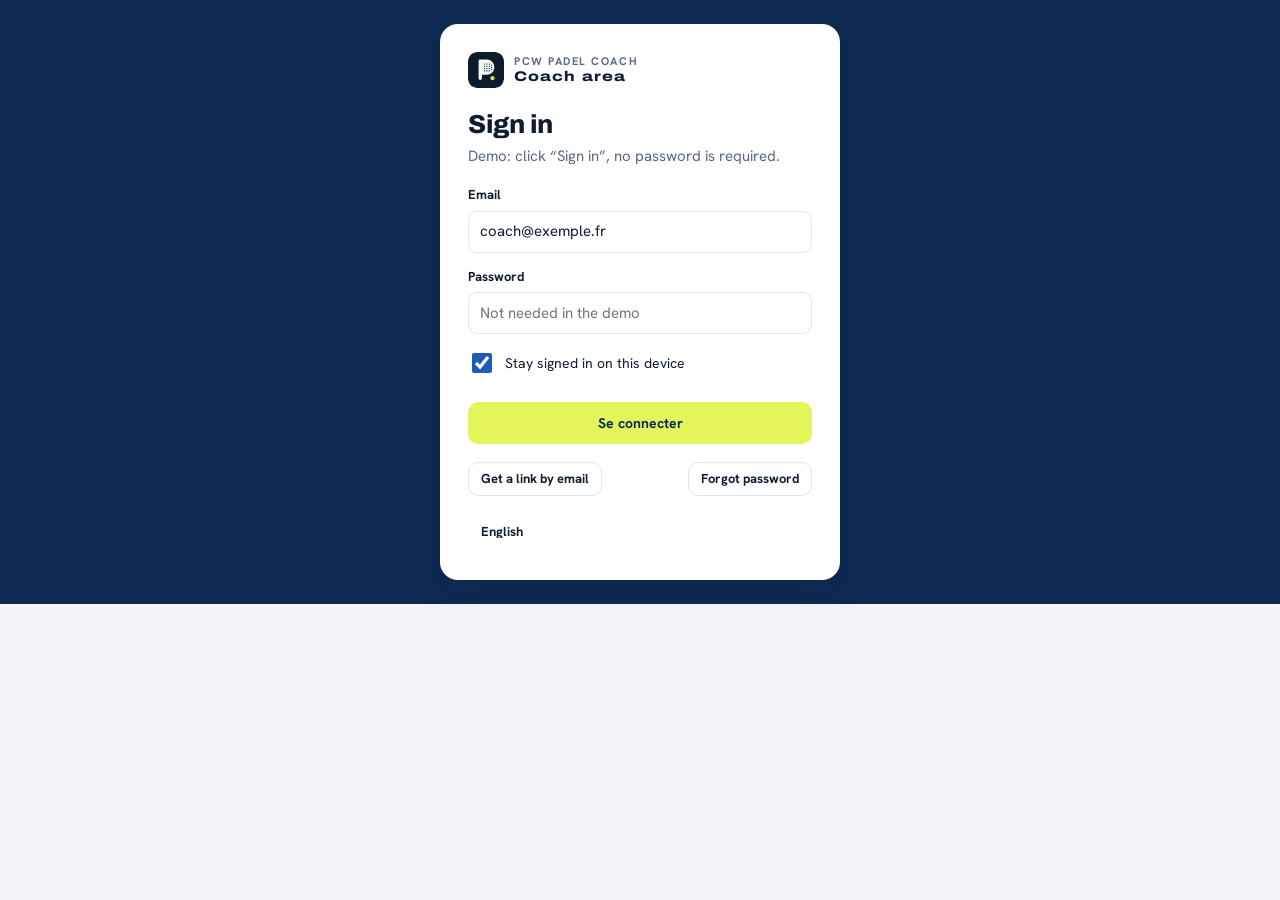
==== commit 45d43568: "Back-office traduit en espagnol et en anglais Co-Authored-By: Claude Sonnet 5.5 <noreply@anthropic.c" ====
--- a/admin/index.html
+++ b/admin/index.html
@@ -16,17 +16,18 @@
 <link rel="preconnect" href="https://fonts.googleapis.com">
 <link rel="preconnect" href="https://fonts.gstatic.com" crossorigin>
 <link rel="stylesheet" href="https://fonts.googleapis.com/css2?family=Archivo:wdth,wght@100..125,500..900&family=Hanken+Grotesk:wght@400;500;600;700&display=swap">
-<link rel="stylesheet" href="admin.css?v=aff12">
+<link rel="stylesheet" href="admin.css?v=aff19">
 </head>
 <body>
 <div id="app" aria-live="polite"><div class="boot"><span class="ball" aria-hidden="true"></span>Chargement de votre espace…</div></div>
 <div id="drawer-root"></div>
 <div class="toast" id="toast" role="status" hidden></div>
 <script src="../assets/config.js"></script>
-<script src="../assets/core.js?v=aff12"></script>
+<script src="../assets/i18n.js?v=aff19" data-dict="admin"></script>
+<script src="../assets/core.js?v=aff19"></script>
 <script src="../assets/demo-data.js"></script>
 <script src="../assets/api.js"></script>
 <script src="../assets/vendor/qrcode.js"></script>
-<script src="admin.js?v=aff12"></script>
+<script src="admin.js?v=aff19"></script>
 </body>
 </html>
--- a/admin/admin.css
+++ b/admin/admin.css
@@ -615,3 +615,9 @@
 
 /* Stages, packs */
 h2 .pill { margin-left: 6px; vertical-align: middle; font-size: 12px; }
+
+/* Sélecteur de langue du back-office */
+.langsw--side { margin: 6px 12px 4px; width: calc(100% - 24px); display: block; }
+.langsw--login { margin: 0; background-color: #eef1f6; color: #0E2A52; border-color: #c9d1de; background-image: url("data:image/svg+xml,%3Csvg xmlns='http://www.w3.org/2000/svg' width='10' height='6' viewBox='0 0 10 6'%3E%3Cpath d='M1 1l4 4 4-4' fill='none' stroke='%230E2A52' stroke-width='1.6' stroke-linecap='round'/%3E%3C/svg%3E"); }
+.langsw { appearance: none; -webkit-appearance: none; background: rgba(255, 255, 255, .14) url("data:image/svg+xml,%3Csvg xmlns='http://www.w3.org/2000/svg' width='10' height='6' viewBox='0 0 10 6'%3E%3Cpath d='M1 1l4 4 4-4' fill='none' stroke='%23fff' stroke-width='1.6' stroke-linecap='round'/%3E%3C/svg%3E") no-repeat right 9px center; color: inherit; border: 1px solid rgba(255, 255, 255, .28); border-radius: 999px; font: 700 13px/1 var(--f-body, inherit); padding: 8px 26px 8px 12px; cursor: pointer; }
+.langsw option { color: #0E1B2C; }
